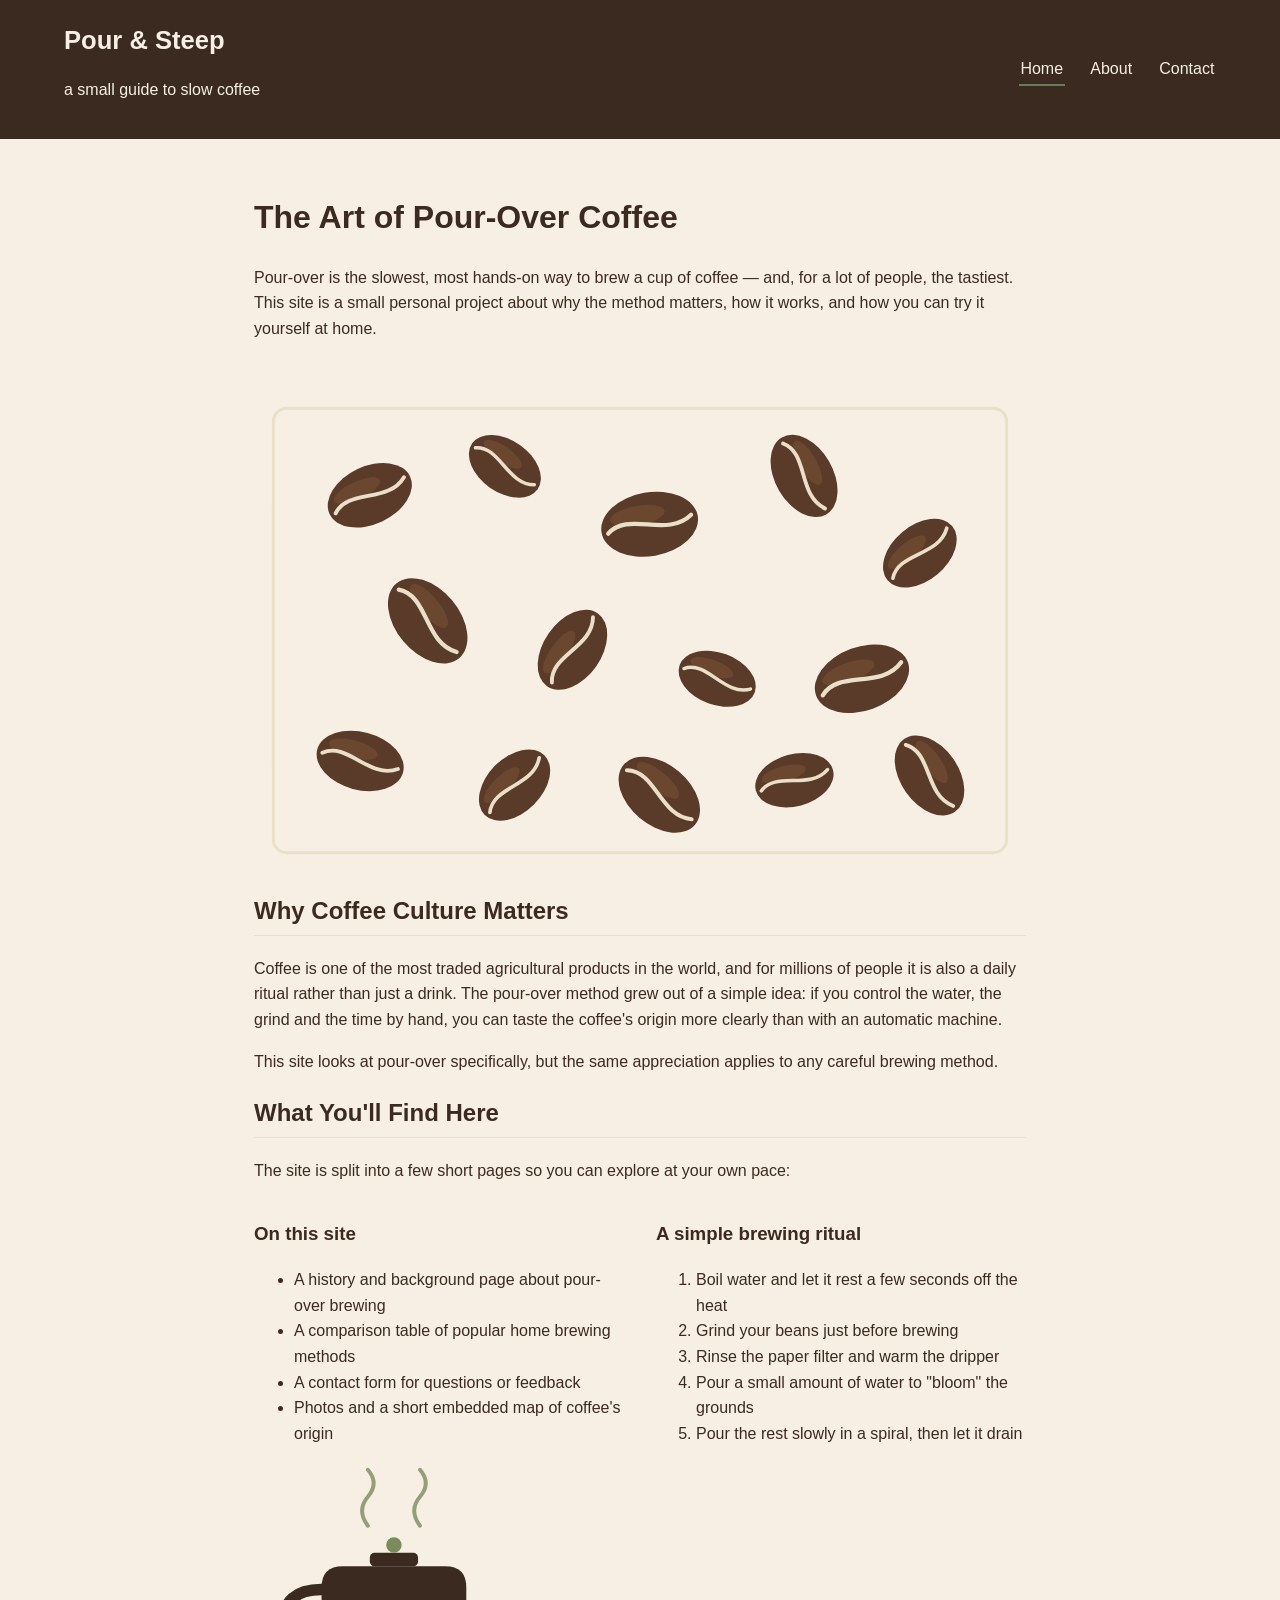
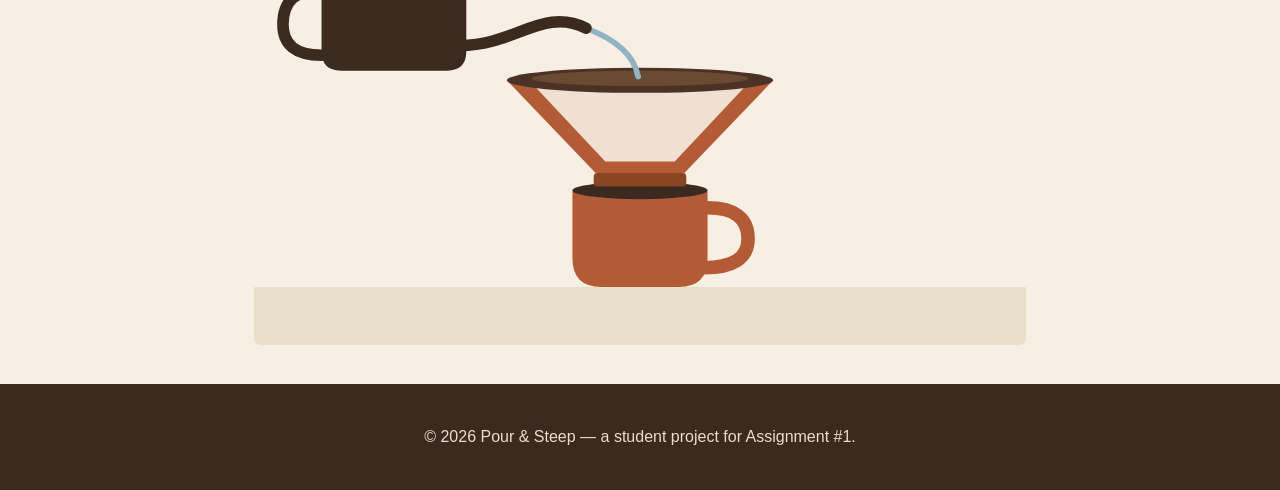
==== index.html @ 0135745e "first commit" ====
<!DOCTYPE html>
<html lang="en">
<head>
  <meta charset="UTF-8">
  <meta name="viewport" content="width=device-width, initial-scale=1.0">
  <title>The Art of Pour-Over Coffee — Home</title>
  <link rel="stylesheet" href="css/style.css">
</head>
<body>

  <header class="site-header">
    <div>
      <a href="index.html" class="logo">Pour &amp; Steep</a>
      <p class="tagline">a small guide to slow coffee</p>
    </div>
    <nav class="main-nav" aria-label="Primary">
      <ul>
        <li><a href="index.html" class="active" aria-current="page">Home</a></li>
        <li><a href="about.html">About</a></li>
        <li><a href="contact.html">Contact</a></li>
      </ul>
    </nav>
  </header>

  <main>
    <div class="hero">
      <div class="hero-text">
        <h1>The Art of Pour-Over Coffee</h1>
        <p class="lede">Pour-over is the slowest, most hands-on way to brew a cup of coffee — and, for a lot of people, the tastiest. This site is a small personal project about why the method matters, how it works, and how you can try it yourself at home.</p>
      </div>
      <img src="images/coffee-beans.svg" alt="Scattered whole roasted coffee beans in warm brown tones on a cream background">
    </div>

    <h2>Why Coffee Culture Matters</h2>
    <p>Coffee is one of the most traded agricultural products in the world, and for millions of people it is also a daily ritual rather than just a drink. The pour-over method grew out of a simple idea: if you control the water, the grind and the time by hand, you can taste the coffee's origin more clearly than with an automatic machine.</p>
    <p>This site looks at pour-over specifically, but the same appreciation applies to any careful brewing method.</p>

    <h2>What You'll Find Here</h2>
    <p>The site is split into a few short pages so you can explore at your own pace:</p>

    <div class="two-col-lists">
      <div>
        <h3>On this site</h3>
        <ul>
          <li>A history and background page about pour-over brewing</li>
          <li>A comparison table of popular home brewing methods</li>
          <li>A contact form for questions or feedback</li>
          <li>Photos and a short embedded map of coffee's origin</li>
        </ul>
      </div>
      <div>
        <h3>A simple brewing ritual</h3>
        <ol>
          <li>Boil water and let it rest a few seconds off the heat</li>
          <li>Grind your beans just before brewing</li>
          <li>Rinse the paper filter and warm the dripper</li>
          <li>Pour a small amount of water to "bloom" the grounds</li>
          <li>Pour the rest slowly in a spiral, then let it drain</li>
        </ol>
      </div>
    </div>

    <img src="images/pour-over-setup.svg" alt="Illustration of a gooseneck kettle pouring hot water over a cone-shaped dripper on top of a mug, with steam rising">
  </main>

  <footer class="site-footer">
    <p>&copy; 2026 Pour &amp; Steep — a student project for Assignment #1.</p>
  </footer>
</body>
</html>
---- css/style.css ----
:root {
  --color-espresso: #3b2a20;
  --color-cream: rgb(247, 239, 227);
  --color-rust: #b25b34;
  --color-sage: hsl(93, 16%, 42%);
  --color-cream-dark: #eadfc9;
}

* { box-sizing: border-box; }

body {
  margin: 0;
  font-family: Arial, sans-serif;
  line-height: 1.6;
  color: var(--color-espresso);
  background-color: var(--color-cream);
}

img { max-width: 100%; height: auto; border-radius: 6px; }

.site-header {
  background-color: var(--color-espresso);
  color: var(--color-cream);
  padding: 1.25rem 5%;
  display: flex;
  justify-content: space-between;
  align-items: center;
  flex-wrap: wrap;
}

.site-header .logo { font-size: 1.6rem; font-weight: bold; color: var(--color-cream); text-decoration: none; }

.main-nav ul { list-style: none; display: flex; gap: 1.5rem; margin: 0; padding: 0; }

.main-nav a {
  color: var(--color-cream);
  text-decoration: none;
  padding: 0.4rem 0.1rem;
  border-bottom: 2px solid transparent;
  transition: border-color 0.25s, letter-spacing 0.25s;
}

.main-nav a:hover { border-bottom-color: var(--color-rust); letter-spacing: 0.03em; }
.main-nav a.active { border-bottom-color: var(--color-sage); }

main { max-width: 900px; margin: 0 auto; padding: 2rem 5%; }

h1, h2 { color: var(--color-espresso); }
h2 { border-bottom: 1px solid var(--color-cream-dark); padding-bottom: 0.3rem; }

.hero { display: flex; gap: 2rem; flex-wrap: wrap; align-items: center; }
.two-col-lists { display: flex; gap: 2rem; flex-wrap: wrap; }
.two-col-lists > div { flex: 1 1 240px; }

blockquote { border-left: 4px solid var(--color-sage); padding-left: 1rem; font-style: italic; }

.media-embed iframe { width: 100%; max-width: 560px; height: 40vh; border: 0; }

table { width: 100%; border-collapse: collapse; background: white; }
thead th { background: var(--color-espresso); color: var(--color-cream); padding: 0.75rem; text-align: left; }
tbody td, tbody th { padding: 0.65rem; border-bottom: 1px solid var(--color-cream-dark); }
tfoot td { background: var(--color-cream-dark); font-weight: bold; padding: 0.65rem; }

fieldset { border: 1px solid var(--color-cream-dark); border-radius: 8px; padding: 1.5rem; margin-bottom: 2rem; background: white; }
legend { color: var(--color-rust); font-weight: bold; }

.form-row { margin-bottom: 1rem; display: flex; flex-direction: column; gap: 0.3rem; }

input:focus, textarea:focus {
  outline: 3px solid var(--color-sage);
}

button[type="submit"] {
  background: var(--color-rust);
  color: white;
  border: none;
  padding: 0.75rem 1.5rem;
  border-radius: 6px;
  cursor: pointer;
}

.site-footer { background: var(--color-espresso); color: var(--color-cream-dark); text-align: center; padding: 1.5rem 5%; }
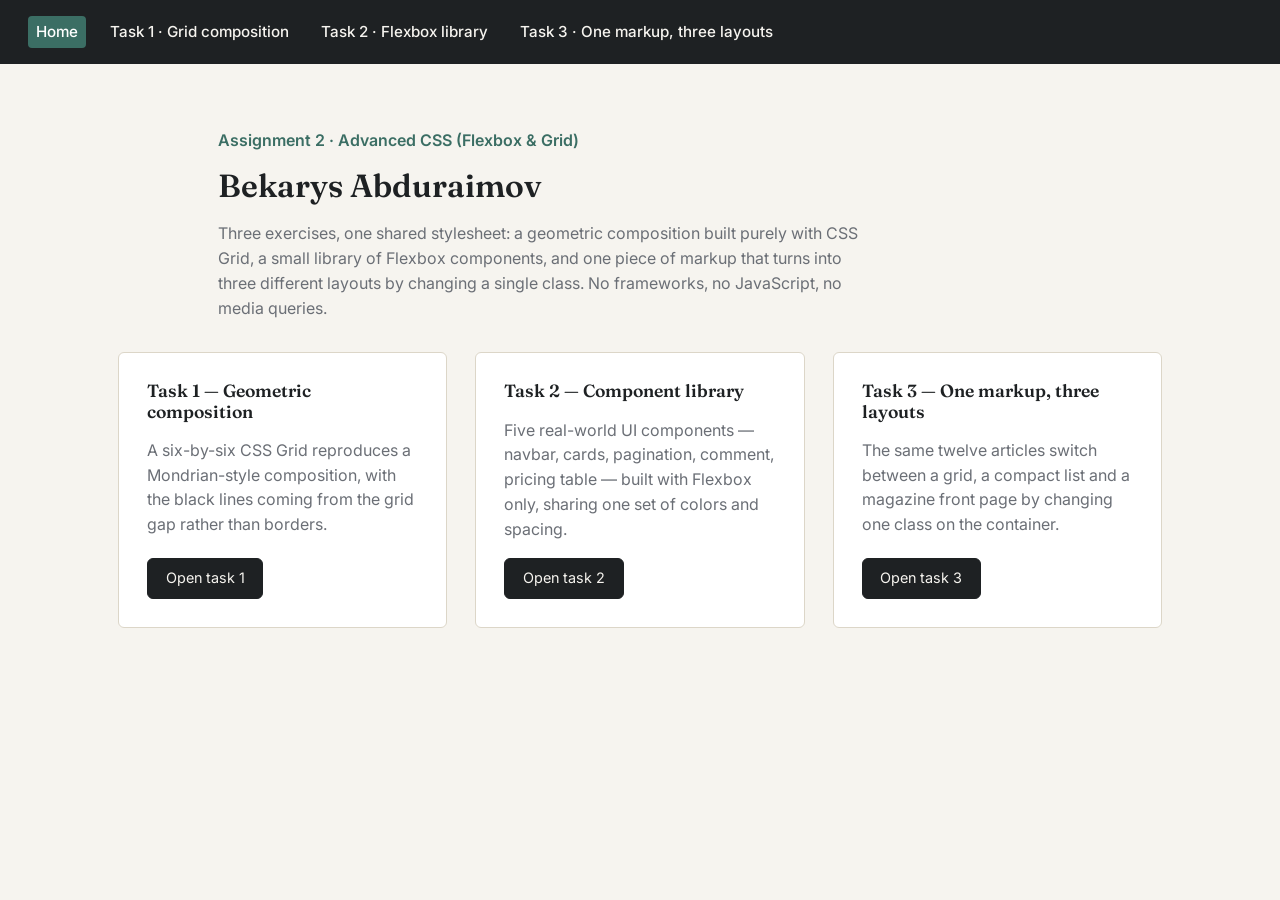
==== commit b1a8b3c8: "Fix Task 1 grid proportions" ====
--- a/index.html
+++ b/index.html
@@ -1,70 +1,50 @@
 <!DOCTYPE html>
 <html lang="en">
 <head>
-  <meta charset="UTF-8">
-  <meta name="viewport" content="width=device-width, initial-scale=1.0">
-  <title>The Art of Pour-Over Coffee — Home</title>
-  <link rel="stylesheet" href="css/style.css">
+<meta charset="UTF-8">
+<meta name="viewport" content="width=device-width, initial-scale=1.0">
+<title>Assignment 2 — Advanced CSS</title>
+<link rel="stylesheet" href="css/style.css">
 </head>
 <body>
 
-  <header class="site-header">
-    <div>
-      <a href="index.html" class="logo">Pour &amp; Steep</a>
-      <p class="tagline">a small guide to slow coffee</p>
-    </div>
-    <nav class="main-nav" aria-label="Primary">
-      <ul>
-        <li><a href="index.html" class="active" aria-current="page">Home</a></li>
-        <li><a href="about.html">About</a></li>
-        <li><a href="contact.html">Contact</a></li>
-      </ul>
-    </nav>
-  </header>
+<nav class="site-nav">
+  <a href="index.html" aria-current="page">Home</a>
+  <a href="task1.html">Task 1 · Grid composition</a>
+  <a href="task2.html">Task 2 · Flexbox library</a>
+  <a href="task3.html">Task 3 · One markup, three layouts</a>
+</nav>
 
-  <main>
-    <div class="hero">
-      <div class="hero-text">
-        <h1>The Art of Pour-Over Coffee</h1>
-        <p class="lede">Pour-over is the slowest, most hands-on way to brew a cup of coffee — and, for a lot of people, the tastiest. This site is a small personal project about why the method matters, how it works, and how you can try it yourself at home.</p>
-      </div>
-      <img src="images/coffee-beans.svg" alt="Scattered whole roasted coffee beans in warm brown tones on a cream background">
-    </div>
+<header class="page-header">
+  <p class="eyebrow">Assignment 2 · Advanced CSS (Flexbox &amp; Grid)</p>
+  <h1>Bekarys Abduraimov</h1>
+  <p>Three exercises, one shared stylesheet: a geometric composition built purely with CSS Grid,
+  a small library of Flexbox components, and one piece of markup that turns into three different
+  layouts by changing a single class. No frameworks, no JavaScript, no media queries.</p>
+</header>
 
-    <h2>Why Coffee Culture Matters</h2>
-    <p>Coffee is one of the most traded agricultural products in the world, and for millions of people it is also a daily ritual rather than just a drink. The pour-over method grew out of a simple idea: if you control the water, the grind and the time by hand, you can taste the coffee's origin more clearly than with an automatic machine.</p>
-    <p>This site looks at pour-over specifically, but the same appreciation applies to any careful brewing method.</p>
+<main>
+  <div class="card-row">
+    <article class="card">
+      <h3>Task 1 — Geometric composition</h3>
+      <p>A six-by-six CSS Grid reproduces a Mondrian-style composition, with the black lines
+      coming from the grid gap rather than borders.</p>
+      <a class="btn" href="task1.html">Open task 1</a>
+    </article>
+    <article class="card">
+      <h3>Task 2 — Component library</h3>
+      <p>Five real-world UI components — navbar, cards, pagination, comment, pricing table —
+      built with Flexbox only, sharing one set of colors and spacing.</p>
+      <a class="btn" href="task2.html">Open task 2</a>
+    </article>
+    <article class="card">
+      <h3>Task 3 — One markup, three layouts</h3>
+      <p>The same twelve articles switch between a grid, a compact list and a magazine
+      front page by changing one class on the container.</p>
+      <a class="btn" href="task3.html">Open task 3</a>
+    </article>
+  </div>
+</main>
 
-    <h2>What You'll Find Here</h2>
-    <p>The site is split into a few short pages so you can explore at your own pace:</p>
-
-    <div class="two-col-lists">
-      <div>
-        <h3>On this site</h3>
-        <ul>
-          <li>A history and background page about pour-over brewing</li>
-          <li>A comparison table of popular home brewing methods</li>
-          <li>A contact form for questions or feedback</li>
-          <li>Photos and a short embedded map of coffee's origin</li>
-        </ul>
-      </div>
-      <div>
-        <h3>A simple brewing ritual</h3>
-        <ol>
-          <li>Boil water and let it rest a few seconds off the heat</li>
-          <li>Grind your beans just before brewing</li>
-          <li>Rinse the paper filter and warm the dripper</li>
-          <li>Pour a small amount of water to "bloom" the grounds</li>
-          <li>Pour the rest slowly in a spiral, then let it drain</li>
-        </ol>
-      </div>
-    </div>
-
-    <img src="images/pour-over-setup.svg" alt="Illustration of a gooseneck kettle pouring hot water over a cone-shaped dripper on top of a mug, with steam rising">
-  </main>
-
-  <footer class="site-footer">
-    <p>&copy; 2026 Pour &amp; Steep — a student project for Assignment #1.</p>
-  </footer>
 </body>
 </html>
--- a/css/style.css
+++ b/css/style.css
@@ -1,82 +1,268 @@
-:root {
-  --color-espresso: #3b2a20;
-  --color-cream: rgb(247, 239, 227);
-  --color-rust: #b25b34;
-  --color-sage: hsl(93, 16%, 42%);
-  --color-cream-dark: #eadfc9;
-}
-
-* { box-sizing: border-box; }
-
-body {
-  margin: 0;
-  font-family: Arial, sans-serif;
-  line-height: 1.6;
-  color: var(--color-espresso);
-  background-color: var(--color-cream);
-}
-
-img { max-width: 100%; height: auto; border-radius: 6px; }
-
-.site-header {
-  background-color: var(--color-espresso);
-  color: var(--color-cream);
-  padding: 1.25rem 5%;
-  display: flex;
-  justify-content: space-between;
-  align-items: center;
-  flex-wrap: wrap;
-}
-
-.site-header .logo { font-size: 1.6rem; font-weight: bold; color: var(--color-cream); text-decoration: none; }
-
-.main-nav ul { list-style: none; display: flex; gap: 1.5rem; margin: 0; padding: 0; }
-
-.main-nav a {
-  color: var(--color-cream);
-  text-decoration: none;
-  padding: 0.4rem 0.1rem;
-  border-bottom: 2px solid transparent;
-  transition: border-color 0.25s, letter-spacing 0.25s;
-}
-
-.main-nav a:hover { border-bottom-color: var(--color-rust); letter-spacing: 0.03em; }
-.main-nav a.active { border-bottom-color: var(--color-sage); }
-
-main { max-width: 900px; margin: 0 auto; padding: 2rem 5%; }
-
-h1, h2 { color: var(--color-espresso); }
-h2 { border-bottom: 1px solid var(--color-cream-dark); padding-bottom: 0.3rem; }
-
-.hero { display: flex; gap: 2rem; flex-wrap: wrap; align-items: center; }
-.two-col-lists { display: flex; gap: 2rem; flex-wrap: wrap; }
-.two-col-lists > div { flex: 1 1 240px; }
-
-blockquote { border-left: 4px solid var(--color-sage); padding-left: 1rem; font-style: italic; }
-
-.media-embed iframe { width: 100%; max-width: 560px; height: 40vh; border: 0; }
-
-table { width: 100%; border-collapse: collapse; background: white; }
-thead th { background: var(--color-espresso); color: var(--color-cream); padding: 0.75rem; text-align: left; }
-tbody td, tbody th { padding: 0.65rem; border-bottom: 1px solid var(--color-cream-dark); }
-tfoot td { background: var(--color-cream-dark); font-weight: bold; padding: 0.65rem; }
-
-fieldset { border: 1px solid var(--color-cream-dark); border-radius: 8px; padding: 1.5rem; margin-bottom: 2rem; background: white; }
-legend { color: var(--color-rust); font-weight: bold; }
-
-.form-row { margin-bottom: 1rem; display: flex; flex-direction: column; gap: 0.3rem; }
-
-input:focus, textarea:focus {
-  outline: 3px solid var(--color-sage);
-}
-
-button[type="submit"] {
-  background: var(--color-rust);
-  color: white;
-  border: none;
-  padding: 0.75rem 1.5rem;
-  border-radius: 6px;
-  cursor: pointer;
-}
-
-.site-footer { background: var(--color-espresso); color: var(--color-cream-dark); text-align: center; padding: 1.5rem 5%; }+@import url('https://fonts.googleapis.com/css2?family=Fraunces:opsz,wght@9..144,500;9..144,600;9..144,700&family=Inter:wght@400;500;600&display=swap');
+
+:root{
+  --color-ink:      #1e2123;
+  --color-paper:    #f6f4ef;
+  --color-panel:    #ffffff;
+  --color-accent:   #3b6e64;   /* deep teal — primary accent          */
+  --color-accent-2: #c65d3b;   /* warm rust — used sparingly          */
+  --color-line:     #dcd6c8;
+  --color-muted:    #6b6f76;
+
+  --radius: 6px;
+  --space-1: .5rem;
+  --space-2: 1rem;
+  --space-3: 1.75rem;
+  --space-4: 3rem;
+
+  --font-display: 'Fraunces', Georgia, serif;
+  --font-body: 'Inter', system-ui, sans-serif;
+}
+
+*,*::before,*::after{ box-sizing:border-box; }
+html{ -webkit-text-size-adjust:100%; }
+body{
+  margin:0;
+  font-family:var(--font-body);
+  background:var(--color-paper);
+  color:var(--color-ink);
+  line-height:1.55;
+}
+img{ max-width:100%; display:block; }
+a{ color:inherit; }
+ul{ margin:0; padding:0; list-style:none; }
+h1,h2,h3,h4{ font-family:var(--font-display); font-weight:600; margin:0 0 var(--space-2); line-height:1.15; }
+
+.site-nav{
+  display:flex;
+  flex-wrap:wrap;
+  align-items:center;
+  gap: var(--space-2);
+  padding: var(--space-2) var(--space-3);
+  background: var(--color-ink);
+}
+.site-nav a{
+  color: var(--color-paper);
+  text-decoration:none;
+  font-weight:500;
+  font-size:.95rem;
+  padding:.25rem .5rem;
+  border-radius:4px;
+}
+.site-nav a:hover{ color: var(--color-accent-2); }
+.site-nav a[aria-current="page"]{ background: var(--color-accent); color:#fff; }
+
+.page-header{
+  max-width: 900px;
+  margin: 0 auto;
+  padding: var(--space-4) var(--space-3) var(--space-2);
+}
+.page-header .eyebrow{ color:var(--color-accent); font-weight:600; }
+.page-header p{ max-width:65ch; color:var(--color-muted); }
+
+main{ padding: 0 var(--space-3) var(--space-4); max-width: 1100px; margin: 0 auto; }
+
+.rule{ border:none; border-top:1px solid var(--color-line); margin: var(--space-4) 0; }
+
+
+.composition-wrap{
+  display:flex;
+  justify-content:center;
+  padding: var(--space-2) 0 var(--space-4);
+}
+.composition{
+  width: min(85vmin, 720px);
+  aspect-ratio: 1 / 1;
+  display:grid;
+  grid-template-columns: repeat(6, 1fr);
+  grid-template-rows: repeat(6, 1fr);
+  gap: clamp(3px, .8vmin, 8px);         
+  background: var(--color-ink);           
+  border: clamp(3px, .8vmin, 8px) solid var(--color-ink);
+}
+.block{ background: #eceae4; }
+.block--blue    { grid-column: 1 / 3; grid-row: 1 / 4; background:#2f4fb0; }
+.block--field-a { grid-column: 3 / 7; grid-row: 1 / 2; }                     
+.block--yellow  { grid-column: 3 / 5; grid-row: 2 / 4; background:#e8b923; }
+.block--field-b { grid-column: 5 / 7; grid-row: 2 / 5; }                     
+.block--red     { grid-column: 1 / 4; grid-row: 4 / 7; background:#c8291f; } 
+.block--black   { grid-column: 4 / 5; grid-row: 4 / 7; background: var(--color-ink); } 
+.block--field-d { grid-column: 5 / 7; grid-row: 5 / 7; }               
+
+.lib-section{ margin-bottom: var(--space-4); }
+.lib-section h2{
+  border-bottom:1px solid var(--color-line);
+  padding-bottom: var(--space-1);
+  margin-bottom: var(--space-2);
+}
+.lib-section .note{ color:var(--color-muted); font-size:.9rem; margin:-.5rem 0 var(--space-2); }
+
+.btn{
+  display:inline-block;
+  padding:.55rem 1.1rem;
+  border-radius: var(--radius);
+  border:1px solid var(--color-ink);
+  background:var(--color-ink);
+  color:var(--color-paper);
+  font-size:.9rem;
+  font-family:var(--font-body);
+  text-decoration:none;
+  cursor:pointer;
+}
+.btn--ghost{ background:transparent; color:var(--color-ink); }
+
+.navbar{
+  display:flex;
+  flex-wrap:wrap;
+  align-items:center;
+  gap: var(--space-2);
+  background: var(--color-panel);
+  border:1px solid var(--color-line);
+  border-radius: var(--radius);
+  padding: var(--space-2);
+}
+.navbar__logo{ font-family:var(--font-display); font-size:1.15rem; font-weight:600; margin-right:auto; }
+.navbar__links{ display:flex; gap: var(--space-2); flex-wrap:wrap; }
+.navbar__actions{ display:flex; gap:.6rem; margin-left:auto; }
+
+.card-row{ display:flex; flex-wrap:wrap; gap: var(--space-3); align-items:stretch; }
+.card{
+  flex: 1 1 240px;
+  display:flex;
+  flex-direction:column;
+  background: var(--color-panel);
+  border:1px solid var(--color-line);
+  border-radius: var(--radius);
+  padding: var(--space-3);
+}
+.card h3{ font-size:1.1rem; }
+.card p{ color:var(--color-muted); flex:1 1 auto; margin:0 0 var(--space-2); }
+.card .btn{ align-self:flex-start; white-space:nowrap; }
+
+.pagination{
+  display:flex;
+  flex-wrap:wrap;
+  align-items:center;
+  justify-content:center;
+  gap: var(--space-2);
+  background: var(--color-panel);
+  border:1px solid var(--color-line);
+  border-radius: var(--radius);
+  padding: var(--space-2);
+}
+.pagination__group{ display:flex; align-items:center; gap:.4rem; }
+.pagination__pages{ display:flex; gap:.35rem; }
+.pagination__pages a{
+  display:inline-flex; align-items:center; justify-content:center;
+  min-width:2rem; height:2rem;
+  border:1px solid var(--color-line); border-radius: var(--radius);
+  text-decoration:none; font-size:.9rem;
+}
+.pagination__pages a[aria-current]{ background:var(--color-accent); color:#fff; border-color:var(--color-accent); }
+.pagination__arrow{ font-weight:600; text-decoration:none; padding:.4rem .6rem; }
+.pagination__count{ margin-left:auto; color:var(--color-muted); font-size:.9rem; }
+
+
+.comment{
+  display:flex;
+  gap: var(--space-2);
+  align-items:flex-start;
+  background: var(--color-panel);
+  border:1px solid var(--color-line);
+  border-radius: var(--radius);
+  padding: var(--space-2);
+}
+.comment__avatar{
+  width:48px; height:48px; border-radius:50%;
+  flex:0 0 auto;               
+  background: var(--color-accent-2);
+}
+.comment__body{ flex:1 1 0%; min-width:0; }  
+.comment__body h4{ margin:0 0 .2rem; font-size:1rem; }
+.comment__body p{ margin:0; color:var(--color-muted); }
+
+.pricing{ display:flex; flex-wrap:wrap; align-items:flex-end; gap: var(--space-3); }
+.plan{
+  flex:1 1 220px;
+  display:flex;
+  flex-direction:column;
+  gap: var(--space-1);
+  background: var(--color-panel);
+  border:1px solid var(--color-line);
+  border-radius: var(--radius);
+  padding: var(--space-3);
+}
+.plan__price{ font-family:var(--font-display); font-size:1.8rem; margin:.25rem 0; }
+.plan ul{ display:flex; flex-direction:column; gap:.4rem; color:var(--color-muted); flex:1 1 auto; margin-bottom: var(--space-2); }
+.plan--recommended{
+  border-color: var(--color-accent);
+  margin-top: calc(var(--space-2) * -1);      /* pokes above its neighbours   */
+  padding-top: calc(var(--space-3) + var(--space-2));
+  box-shadow: 0 12px 28px rgba(30,33,35,.1);
+}
+
+.mode-radio{ position:absolute; opacity:0; pointer-events:none; }
+
+.mode-switch{ display:flex; gap:.5rem; flex-wrap:wrap; margin-bottom: var(--space-3); }
+.mode-switch label{
+  padding:.45rem 1rem;
+  border:1px solid var(--color-line);
+  border-radius:999px;
+  font-size:.9rem;
+  cursor:pointer;
+}
+#mode-grid:checked ~ .mode-switch label[for="mode-grid"],
+#mode-list:checked ~ .mode-switch label[for="mode-list"],
+#mode-magazine:checked ~ .mode-switch label[for="mode-magazine"]{
+  background: var(--color-ink); color:var(--color-paper); border-color:var(--color-ink);
+}
+
+.item{
+  display:flex;
+  flex-direction:column;
+  background: var(--color-panel);
+  border:1px solid var(--color-line);
+  border-radius: var(--radius);
+  overflow:hidden;
+}
+.item__media{ background: linear-gradient(135deg,#dcd6c8,#eceae4); aspect-ratio:16/9; flex:0 0 auto; }
+.item__body{ display:flex; flex-direction:column; gap:.4rem; padding: var(--space-2); flex:1 1 auto; }
+.item__info{ display:flex; flex-direction:column; gap:.25rem; min-width:0; }
+.item__title{ font-size:1rem; margin:0; }
+.item__text{ font-size:.9rem; color:var(--color-muted); margin:0; }
+.item__date{ font-size:.8rem; color:var(--color-muted); flex:0 0 auto; }
+
+#mode-grid:checked ~ .items{
+  display:grid;
+  grid-template-columns: repeat(auto-fill, minmax(220px, 1fr));
+  gap: var(--space-3);
+}
+
+#mode-list:checked ~ .items{
+  display:flex;
+  flex-direction:column;
+  gap: var(--space-1);
+}
+#mode-list:checked ~ .items .item{ flex-direction:row; align-items:center; }
+#mode-list:checked ~ .items .item__media{ width:96px; aspect-ratio:1/1; }
+#mode-list:checked ~ .items .item__body{ flex-direction:row; align-items:center; gap: var(--space-2); }
+#mode-list:checked ~ .items .item__info{ flex:1 1 auto; }
+#mode-list:checked ~ .items .item__date{ margin-left:auto; }
+
+#mode-magazine:checked ~ .items{
+  display:grid;
+  grid-template-columns: repeat(6, 1fr);
+  grid-auto-rows: minmax(140px, auto);
+  gap: var(--space-3);
+}
+#mode-magazine:checked ~ .items .item:first-child{
+  grid-column: span 4;
+  grid-row: span 2;
+}
+#mode-magazine:checked ~ .items .item:first-child .item__media{ aspect-ratio:auto; height:100%; }
+#mode-magazine:checked ~ .items .item:nth-child(n+2){ grid-column: span 2; }
+
+.mode-caption{ margin-top: var(--space-2); color:var(--color-muted); font-size:.9rem; }
+#mode-grid:checked ~ .mode-caption::after{ content: "Grid mode: CSS Grid's auto-fill/minmax decides how many columns fit."; }
+#mode-list:checked ~ .mode-caption::after{ content: "List mode: Flexbox turns each item into a row and pins the date to the right."; }
+#mode-magazine:checked ~ .mode-caption::after{ content: "Magazine mode: CSS Grid lets the first item span extra columns and rows."; }
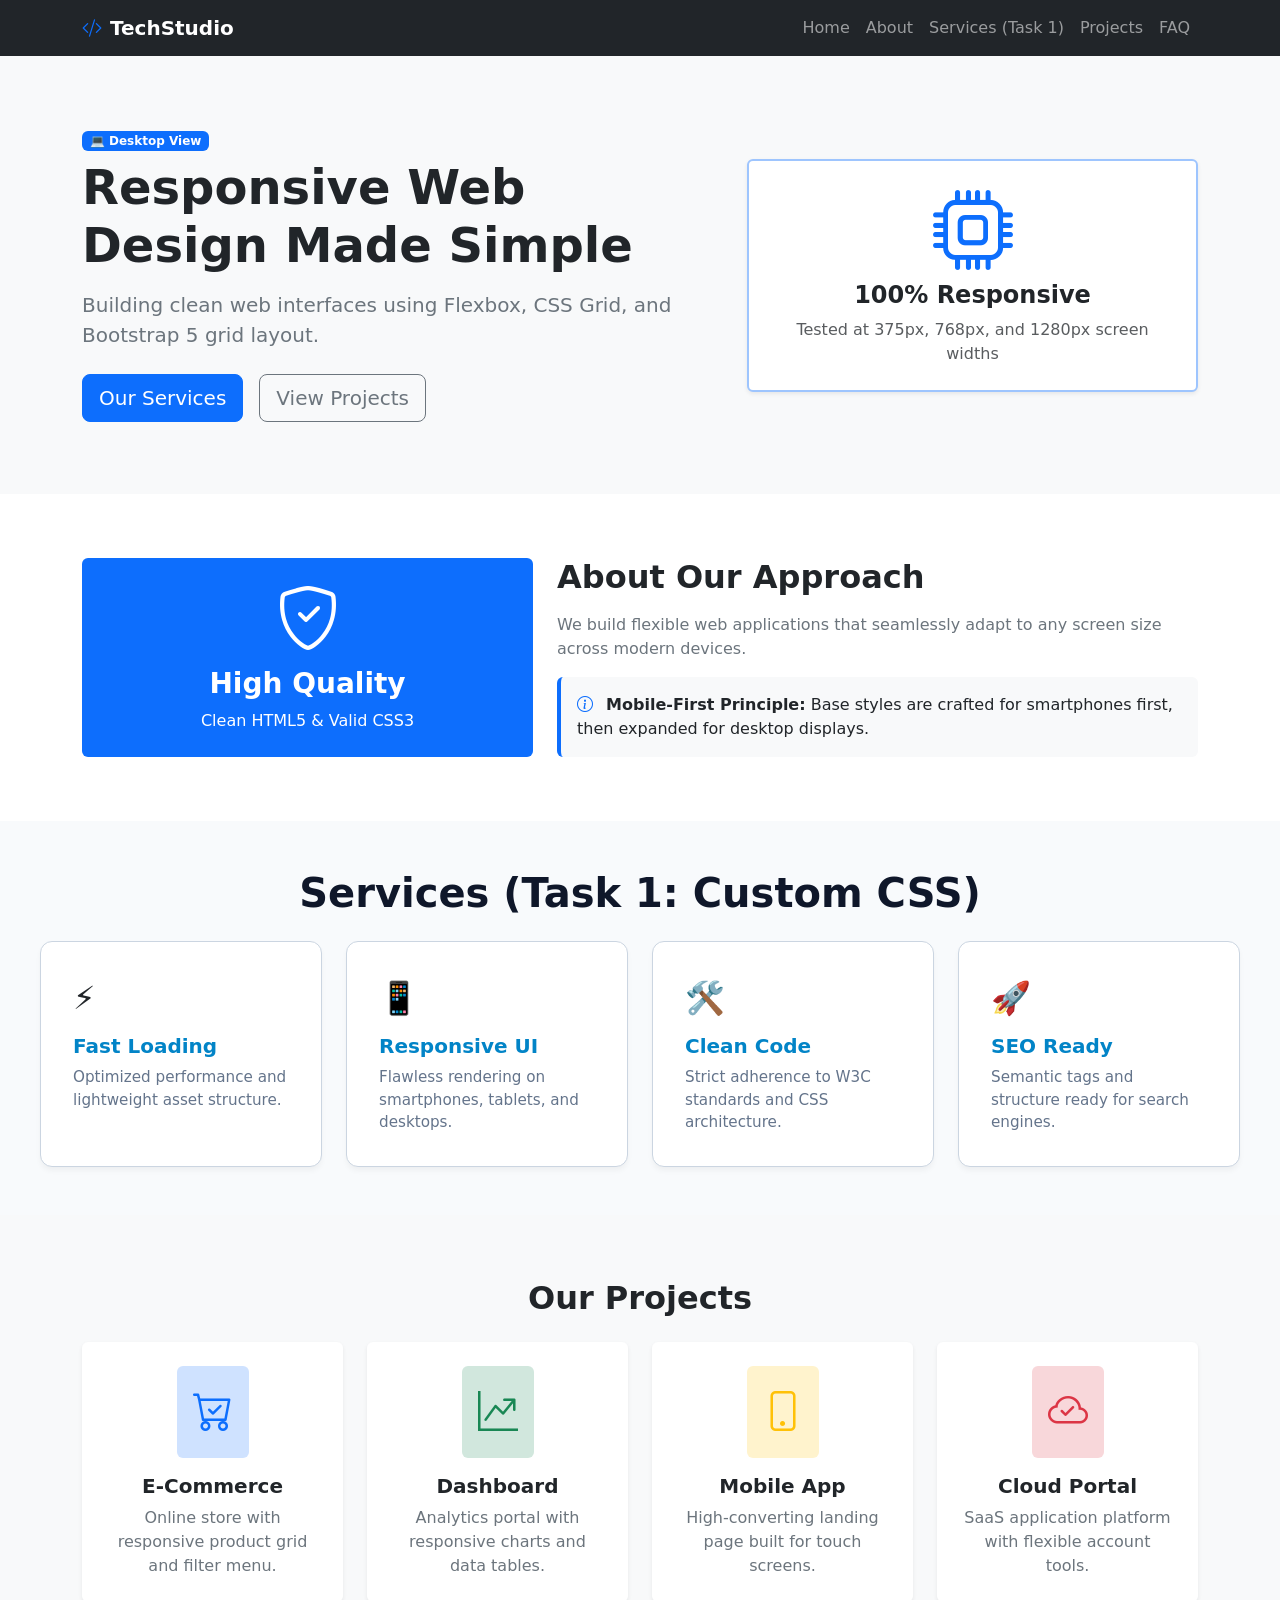
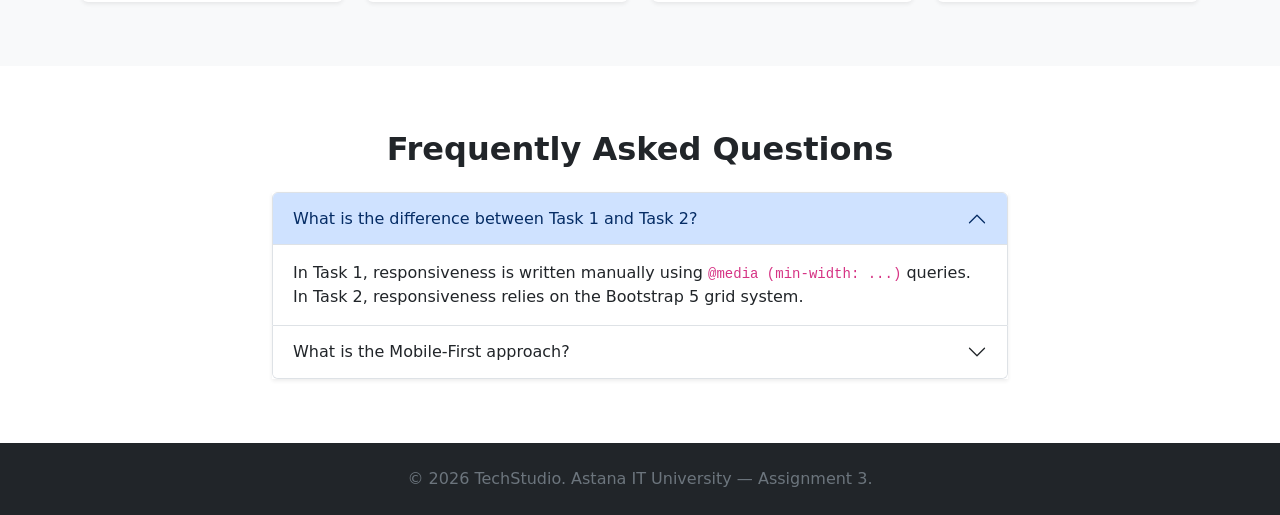
==== commit 0ac15e3e: "Complete Assignment 3" ====
--- a/index.html
+++ b/index.html
@@ -1,50 +1,218 @@
 <!DOCTYPE html>
 <html lang="en">
 <head>
-<meta charset="UTF-8">
-<meta name="viewport" content="width=device-width, initial-scale=1.0">
-<title>Assignment 2 — Advanced CSS</title>
-<link rel="stylesheet" href="css/style.css">
+    <meta charset="UTF-8">
+    <meta name="viewport" content="width=device-width, initial-scale=1.0">
+    <title>Assignment 3 - Responsive Web Design</title>
+
+    <!-- Bootstrap 5.3 CSS CDN -->
+    <link href="https://cdn.jsdelivr.net/npm/bootstrap@5.3.3/dist/css/bootstrap.min.css" rel="stylesheet">
+    <!-- Bootstrap Icons CDN -->
+    <link rel="stylesheet" href="https://cdn.jsdelivr.net/npm/bootstrap-icons@1.11.3/font/bootstrap-icons.min.css">
+    
+    <!-- Custom CSS (placed after Bootstrap) -->
+    <link rel="stylesheet" href="css/style.css">
 </head>
 <body>
 
-<nav class="site-nav">
-  <a href="index.html" aria-current="page">Home</a>
-  <a href="task1.html">Task 1 · Grid composition</a>
-  <a href="task2.html">Task 2 · Flexbox library</a>
-  <a href="task3.html">Task 3 · One markup, three layouts</a>
-</nav>
-
-<header class="page-header">
-  <p class="eyebrow">Assignment 2 · Advanced CSS (Flexbox &amp; Grid)</p>
-  <h1>Bekarys Abduraimov</h1>
-  <p>Three exercises, one shared stylesheet: a geometric composition built purely with CSS Grid,
-  a small library of Flexbox components, and one piece of markup that turns into three different
-  layouts by changing a single class. No frameworks, no JavaScript, no media queries.</p>
-</header>
-
-<main>
-  <div class="card-row">
-    <article class="card">
-      <h3>Task 1 — Geometric composition</h3>
-      <p>A six-by-six CSS Grid reproduces a Mondrian-style composition, with the black lines
-      coming from the grid gap rather than borders.</p>
-      <a class="btn" href="task1.html">Open task 1</a>
-    </article>
-    <article class="card">
-      <h3>Task 2 — Component library</h3>
-      <p>Five real-world UI components — navbar, cards, pagination, comment, pricing table —
-      built with Flexbox only, sharing one set of colors and spacing.</p>
-      <a class="btn" href="task2.html">Open task 2</a>
-    </article>
-    <article class="card">
-      <h3>Task 3 — One markup, three layouts</h3>
-      <p>The same twelve articles switch between a grid, a compact list and a magazine
-      front page by changing one class on the container.</p>
-      <a class="btn" href="task3.html">Open task 3</a>
-    </article>
-  </div>
-</main>
-
+    <!-- NAVBAR (Task 2: Responsive Collapse) -->
+    <nav class="navbar navbar-expand-lg navbar-dark bg-dark sticky-top">
+        <div class="container">
+            <a class="navbar-brand fw-bold" href="#">
+                <i class="bi bi-code-slash text-primary me-2"></i>TechStudio
+            </a>
+            <button class="navbar-toggler" type="button" data-bs-toggle="collapse" data-bs-target="#navbarNav">
+                <span class="navbar-toggler-icon"></span>
+            </button>
+            <div class="collapse navbar-collapse" id="navbarNav">
+                <ul class="navbar-nav ms-auto">
+                    <li class="nav-item"><a class="nav-link" href="#hero">Home</a></li>
+                    <li class="nav-item"><a class="nav-link" href="#about">About</a></li>
+                    <li class="nav-item"><a class="nav-link" href="#custom-services">Services (Task 1)</a></li>
+                    <li class="nav-item"><a class="nav-link" href="#projects">Projects</a></li>
+                    <li class="nav-item"><a class="nav-link" href="#faq">FAQ</a></li>
+                </ul>
+            </div>
+        </div>
+    </nav>
+
+    <!-- SECTION 1: HERO (Task 2: Columns, order-*, d-*) -->
+    <section id="hero" class="py-5 bg-light">
+        <div class="container py-4">
+            <div class="row align-items-center gy-4">
+                <div class="col-12 col-md-7 order-1 order-md-1">
+                    <span class="badge bg-warning text-dark mb-2 d-block d-md-none">📱 Mobile View</span>
+                    <span class="badge bg-primary mb-2 d-none d-md-inline-block">💻 Desktop View</span>
+
+                    <h1 class="display-5 fw-bold mb-3">Responsive Web Design Made Simple</h1>
+                    <p class="lead text-secondary mb-4">Building clean web interfaces using Flexbox, CSS Grid, and Bootstrap 5 grid layout.</p>
+                    <div class="d-flex gap-3">
+                        <a href="#custom-services" class="btn btn-primary btn-lg">Our Services</a>
+                        <a href="#projects" class="btn btn-outline-secondary btn-lg">View Projects</a>
+                    </div>
+                </div>
+
+                <div class="col-12 col-md-5 order-2 order-md-2">
+                    <div class="p-4 bg-white rounded shadow-sm border border-2 border-primary-subtle text-center">
+                        <i class="bi bi-cpu display-1 text-primary mb-3"></i>
+                        <h4 class="fw-bold">100% Responsive</h4>
+                        <p class="text-muted mb-0">Tested at 375px, 768px, and 1280px screen widths</p>
+                    </div>
+                </div>
+            </div>
+        </div>
+    </section>
+
+    <!-- SECTION 2: ABOUT (Task 2: Two Columns) -->
+    <section id="about" class="py-5">
+        <div class="container py-3">
+            <div class="row gy-4 align-items-center">
+                <div class="col-12 col-md-5">
+                    <div class="p-4 bg-primary text-white rounded text-center">
+                        <i class="bi bi-shield-check display-3 d-block mb-2"></i>
+                        <h3 class="fw-bold">High Quality</h3>
+                        <p class="mb-0">Clean HTML5 & Valid CSS3</p>
+                    </div>
+                </div>
+                <div class="col-12 col-md-7">
+                    <h2 class="fw-bold mb-3">About Our Approach</h2>
+                    <p class="text-secondary">We build flexible web applications that seamlessly adapt to any screen size across modern devices.</p>
+                    <div class="p-3 bg-light rounded border-start border-4 border-primary mt-3">
+                        <i class="bi bi-info-circle me-2 text-primary"></i>
+                        <strong>Mobile-First Principle:</strong> Base styles are crafted for smartphones first, then expanded for desktop displays.
+                    </div>
+                </div>
+            </div>
+        </div>
+    </section>
+
+    <!-- SECTION 3: TASK 1 (Custom Media Queries - 4 Items) -->
+    <section id="custom-services" class="custom-services-section">
+        <div class="custom-services-container">
+            <h2 class="custom-services-heading">Services (Task 1: Custom CSS)</h2>
+            <div class="custom-services-grid">
+                <div class="custom-card">
+                    <div class="custom-card-icon">⚡</div>
+                    <h3 class="custom-card-title">Fast Loading</h3>
+                    <p class="custom-card-text">Optimized performance and lightweight asset structure.</p>
+                </div>
+                <div class="custom-card">
+                    <div class="custom-card-icon">📱</div>
+                    <h3 class="custom-card-title">Responsive UI</h3>
+                    <p class="custom-card-text">Flawless rendering on smartphones, tablets, and desktops.</p>
+                </div>
+                <div class="custom-card">
+                    <div class="custom-card-icon">🛠️</div>
+                    <h3 class="custom-card-title">Clean Code</h3>
+                    <p class="custom-card-text">Strict adherence to W3C standards and CSS architecture.</p>
+                </div>
+                <div class="custom-card">
+                    <div class="custom-card-icon">🚀</div>
+                    <h3 class="custom-card-title">SEO Ready</h3>
+                    <p class="custom-card-text">Semantic tags and structure ready for search engines.</p>
+                </div>
+            </div>
+        </div>
+    </section>
+
+    <!-- SECTION 4: PROJECTS (Task 2: Bootstrap Grid - 4 Cards) -->
+    <section id="projects" class="py-5 bg-light">
+        <div class="container py-3">
+            <h2 class="text-center fw-bold mb-4">Our Projects</h2>
+            <div class="row g-4">
+                <div class="col-12 col-md-6 col-lg-3">
+                    <div class="card h-100 shadow-sm border-0">
+                        <div class="card-body p-4 text-center">
+                            <div class="bg-primary-subtle text-primary p-3 rounded mb-3 d-inline-block">
+                                <i class="bi bi-cart-check fs-1"></i>
+                            </div>
+                            <h5 class="card-title fw-bold">E-Commerce</h5>
+                            <p class="card-text text-secondary">Online store with responsive product grid and filter menu.</p>
+                        </div>
+                    </div>
+                </div>
+                <div class="col-12 col-md-6 col-lg-3">
+                    <div class="card h-100 shadow-sm border-0">
+                        <div class="card-body p-4 text-center">
+                            <div class="bg-success-subtle text-success p-3 rounded mb-3 d-inline-block">
+                                <i class="bi bi-graph-up-arrow fs-1"></i>
+                            </div>
+                            <h5 class="card-title fw-bold">Dashboard</h5>
+                            <p class="card-text text-secondary">Analytics portal with responsive charts and data tables.</p>
+                        </div>
+                    </div>
+                </div>
+                <div class="col-12 col-md-6 col-lg-3">
+                    <div class="card h-100 shadow-sm border-0">
+                        <div class="card-body p-4 text-center">
+                            <div class="bg-warning-subtle text-warning p-3 rounded mb-3 d-inline-block">
+                                <i class="bi bi-phone fs-1"></i>
+                            </div>
+                            <h5 class="card-title fw-bold">Mobile App</h5>
+                            <p class="card-text text-secondary">High-converting landing page built for touch screens.</p>
+                        </div>
+                    </div>
+                </div>
+                <div class="col-12 col-md-6 col-lg-3">
+                    <div class="card h-100 shadow-sm border-0">
+                        <div class="card-body p-4 text-center">
+                            <div class="bg-danger-subtle text-danger p-3 rounded mb-3 d-inline-block">
+                                <i class="bi bi-cloud-check fs-1"></i>
+                            </div>
+                            <h5 class="card-title fw-bold">Cloud Portal</h5>
+                            <p class="card-text text-secondary">SaaS application platform with flexible account tools.</p>
+                        </div>
+                    </div>
+                </div>
+            </div>
+        </div>
+    </section>
+
+    <!-- SECTION 5: FAQ (Task 2: Accordion Component) -->
+    <section id="faq" class="py-5">
+        <div class="container py-3">
+            <h2 class="text-center fw-bold mb-4">Frequently Asked Questions</h2>
+            <div class="row justify-content-center">
+                <div class="col-12 col-lg-8">
+                    <div class="accordion shadow-sm" id="faqAccordion">
+                        <div class="accordion-item">
+                            <h2 class="accordion-header">
+                                <button class="accordion-button" type="button" data-bs-toggle="collapse" data-bs-target="#q1">
+                                    What is the difference between Task 1 and Task 2?
+                                </button>
+                            </h2>
+                            <div id="q1" class="accordion-collapse collapse show" data-bs-parent="#faqAccordion">
+                                <div class="accordion-body">
+                                    In Task 1, responsiveness is written manually using <code>@media (min-width: ...)</code> queries. In Task 2, responsiveness relies on the Bootstrap 5 grid system.
+                                </div>
+                            </div>
+                        </div>
+                        <div class="accordion-item">
+                            <h2 class="accordion-header">
+                                <button class="accordion-button collapsed" type="button" data-bs-toggle="collapse" data-bs-target="#q2">
+                                    What is the Mobile-First approach?
+                                </button>
+                            </h2>
+                            <div id="q2" class="accordion-collapse collapse" data-bs-parent="#faqAccordion">
+                                <div class="accordion-body">
+                                    It is a design strategy where base CSS rules target mobile screens, while <code>min-width</code> queries progressively enhance layout for larger desktops.
+                                </div>
+                            </div>
+                        </div>
+                    </div>
+                </div>
+            </div>
+        </div>
+    </section>
+
+    <!-- FOOTER -->
+    <footer class="bg-dark text-white text-center py-4">
+        <div class="container">
+            <p class="mb-0 text-secondary">&copy; 2026 TechStudio. Astana IT University — Assignment 3.</p>
+        </div>
+    </footer>
+
+    <!-- Bootstrap 5.3 JS Bundle CDN -->
+    <script src="https://cdn.jsdelivr.net/npm/bootstrap@5.3.3/dist/js/bootstrap.bundle.min.js"></script>
 </body>
 </html>
